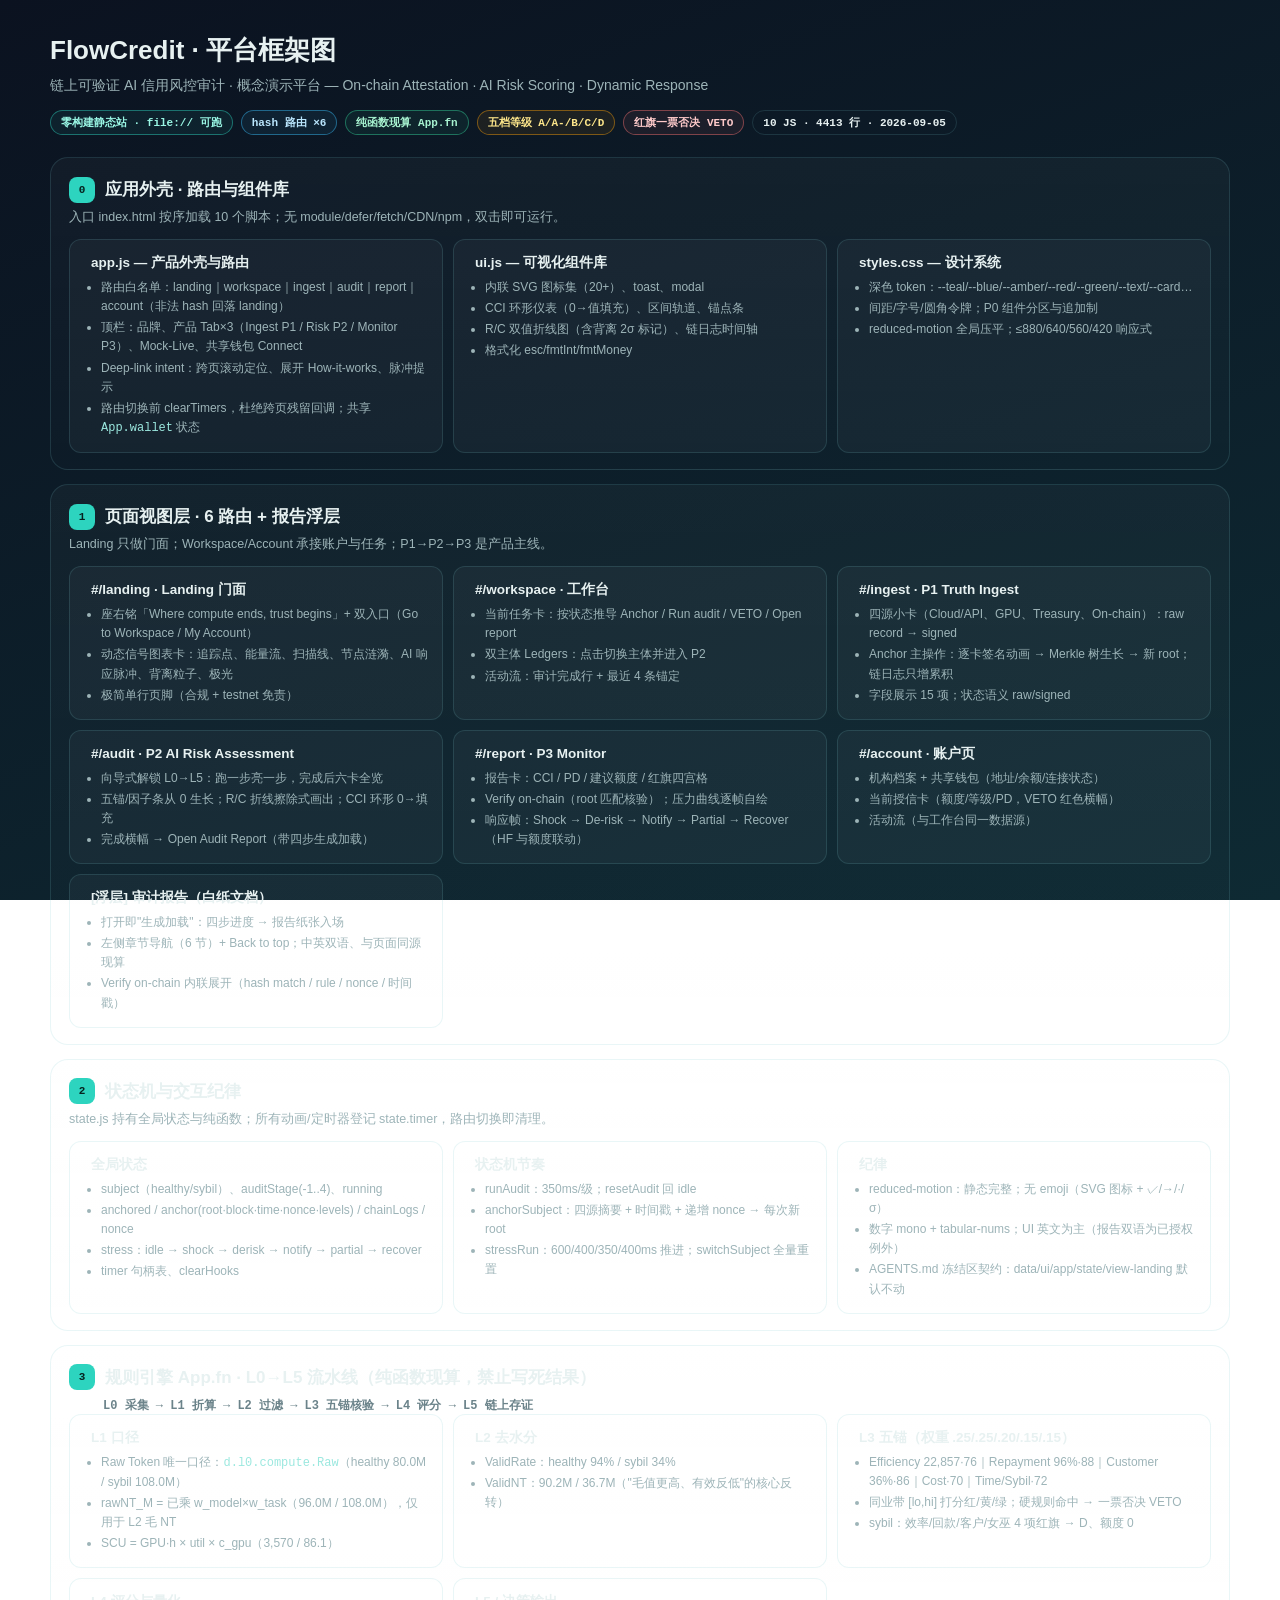
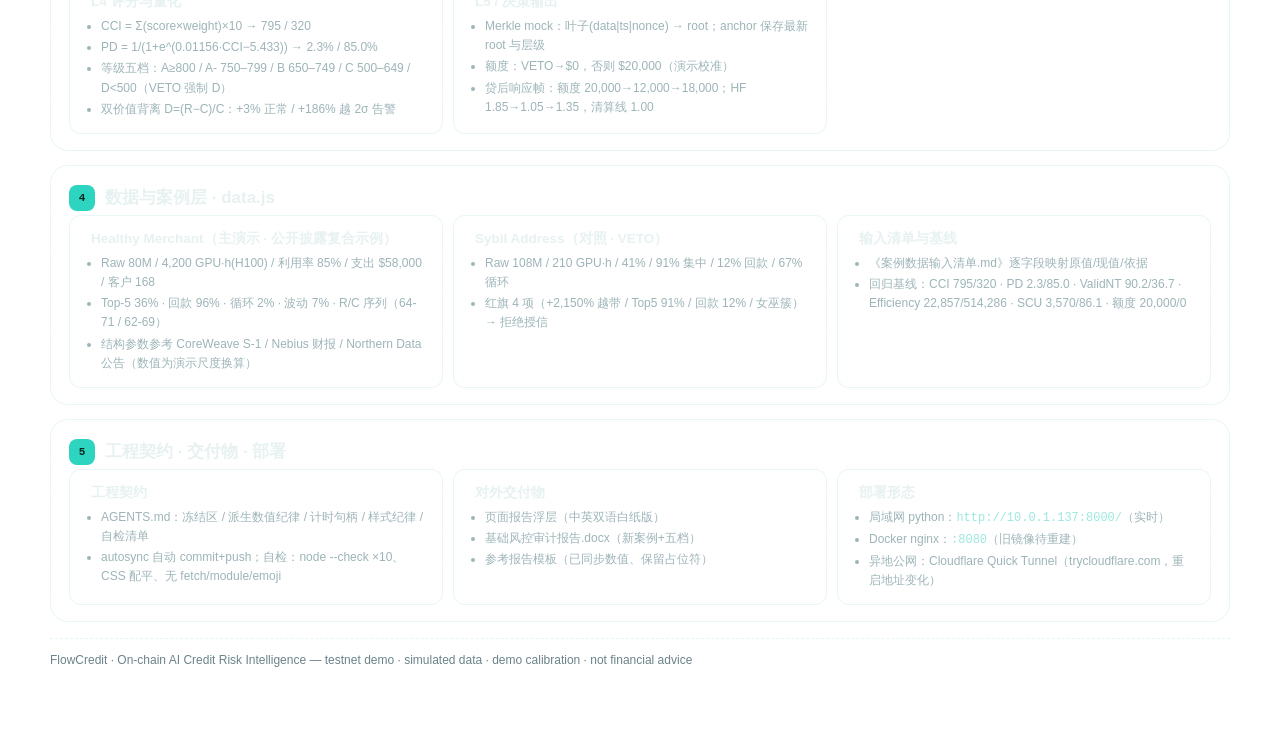
==== docs/FlowCredit-平台框架图.html @ 72188357 "[autosync] 2026-09-05 16:39:36 (3 files) "docs/FlowCredit-\345\271\263\345\217\260\346\241\206\346\2" ====
<!DOCTYPE html>
<html lang="zh-CN">
<head>
<meta charset="utf-8">
<meta name="viewport" content="width=device-width,initial-scale=1">
<title>FlowCredit · 平台框架图</title>
<style>
  :root{--bg:#0B1220;--card:rgba(255,255,255,.035);--line:rgba(120,200,205,.16);
    --teal:#2DD4BF;--blue:#38BDF8;--amber:#F59E0B;--red:#F87171;--green:#34D399;
    --text:#E7F1F1;--text2:#9DB4B8;--text3:#6b838a;--mono:ui-monospace,"SF Mono",Menlo,Consolas,monospace}
  *{box-sizing:border-box}
  body{margin:0;background:linear-gradient(160deg,#0B1220 0%,#0E2A33 100%) fixed;
    color:var(--text);font:14px/1.6 -apple-system,"PingFang SC","Microsoft YaHei",sans-serif;padding:26px 16px 60px}
  .wrap{max-width:1180px;margin:0 auto}
  h1{margin:4px 0 2px;font-size:26px}
  .sub{color:var(--text2);margin:0 0 14px}
  .meta{display:flex;flex-wrap:wrap;gap:8px;margin:10px 0 22px}
  .tag{font:600 11px var(--mono);padding:4px 10px;border-radius:999px;border:1px solid var(--line)}
  .tag.t{color:#99F6E4;border-color:rgba(45,212,191,.45);background:rgba(45,212,191,.07)}
  .tag.b{color:#BAE6FD;border-color:rgba(56,189,248,.45);background:rgba(56,189,248,.07)}
  .tag.a{color:#FDE68A;border-color:rgba(245,158,11,.45);background:rgba(245,158,11,.07)}
  .tag.r{color:#FECACA;border-color:rgba(248,113,113,.45);background:rgba(248,113,113,.07)}
  .tag.g{color:#A7F3D0;border-color:rgba(52,211,153,.45);background:rgba(52,211,153,.07)}
  .layer{position:relative;border:1px solid var(--line);border-radius:18px;
    background:linear-gradient(180deg,rgba(255,255,255,.03),rgba(255,255,255,.008));
    padding:18px 18px 16px;margin:0 0 14px}
  .layer h2{margin:0 0 4px;font-size:17px;display:flex;align-items:center;gap:10px;flex-wrap:wrap}
  .layer h2 .idx{font:700 11px var(--mono);color:#06231f;background:var(--teal);
    width:26px;height:26px;border-radius:8px;display:inline-flex;align-items:center;justify-content:center}
  .layer-desc{color:var(--text2);font-size:12.5px;margin:0 0 12px}
  .grid{display:grid;grid-template-columns:repeat(auto-fit,minmax(300px,1fr));gap:10px}
  .mod{background:var(--card);border:1px solid var(--line);border-radius:12px;padding:12px 14px}
  .mod .mt{font-weight:750;font-size:13.5px;display:flex;align-items:center;gap:7px;margin-bottom:4px}
  .mod .mt .d{width:8px;height:8px;border-radius:50%;flex:none}
  .mod ul{margin:4px 0 0;padding-left:17px;color:var(--text2);font-size:12px}
  .mod li{margin:2px 0}
  .mono{font-family:var(--mono);color:#9BE8DF}
  .num{font-variant-numeric:tabular-nums}
  .flow{display:flex;align-items:center;gap:8px;flex-wrap:wrap;font:700 12px var(--mono);color:var(--text3);padding:2px 0 0 34px}
  .flow b{color:var(--teal)}
  .warn{font-size:11px;color:var(--text3)}
  .foot{margin-top:16px;color:var(--text3);font-size:12px;border-top:1px dashed var(--line);padding-top:12px}
  .d-teal{background:var(--teal)} .d-blue{background:var(--blue)} .d-amber{background:var(--amber)}
  .d-red{background:var(--red)} .d-green{background:var(--green)} .d-gray{background:#64748B}
</style>
</head>
<body><div class="wrap">
  <h1>FlowCredit · 平台框架图</h1>
  <p class="sub">链上可验证 AI 信用风控审计 · 概念演示平台 — On-chain Attestation · AI Risk Scoring · Dynamic Response</p>
  <div class="meta">
    <span class="tag t">零构建静态站 · file:// 可跑</span>
    <span class="tag b">hash 路由 ×6</span>
    <span class="tag g">纯函数现算 App.fn</span>
    <span class="tag a">五档等级 A/A-/B/C/D</span>
    <span class="tag r">红旗一票否决 VETO</span>
    <span class="tag">10 JS · 4413 行 · 2026-09-05</span>
  </div>

  <section class="layer">
    <h2><span class="idx">0</span>应用外壳 · 路由与组件库</h2>
    <p class="layer-desc">入口 index.html 按序加载 10 个脚本；无 module/defer/fetch/CDN/npm，双击即可运行。</p>
    <div class="grid">
      <div class="mod"><div class="mt"><i class="d-teal"></i>app.js — 产品外壳与路由</div>
        <ul><li>路由白名单：landing｜workspace｜ingest｜audit｜report｜account（非法 hash 回落 landing）</li>
        <li>顶栏：品牌、产品 Tab×3（Ingest P1 / Risk P2 / Monitor P3）、Mock-Live、共享钱包 Connect</li>
        <li>Deep-link intent：跨页滚动定位、展开 How-it-works、脉冲提示</li>
        <li>路由切换前 clearTimers，杜绝跨页残留回调；共享 <span class="mono">App.wallet</span> 状态</li></ul></div>
      <div class="mod"><div class="mt"><i class="d-blue"></i>ui.js — 可视化组件库</div>
        <ul><li>内联 SVG 图标集（20+）、toast、modal</li><li>CCI 环形仪表（0→值填充）、区间轨道、锚点条</li>
        <li>R/C 双值折线图（含背离 2σ 标记）、链日志时间轴</li><li>格式化 esc/fmtInt/fmtMoney</li></ul></div>
      <div class="mod"><div class="mt"><i class="d-amber"></i>styles.css — 设计系统</div>
        <ul><li>深色 token：--teal/--blue/--amber/--red/--green/--text/--card…</li>
        <li>间距/字号/圆角令牌；P0 组件分区与追加制</li><li>reduced-motion 全局压平；≤880/640/560/420 响应式</li></ul></div>
    </div>
  </section>

  <section class="layer">
    <h2><span class="idx">1</span>页面视图层 · 6 路由 + 报告浮层</h2>
    <p class="layer-desc">Landing 只做门面；Workspace/Account 承接账户与任务；P1→P2→P3 是产品主线。</p>
    <div class="grid">
      <div class="mod"><div class="mt"><i class="d-gray"></i>#/landing · Landing 门面</div>
        <ul><li>座右铭「Where compute ends, trust begins」+ 双入口（Go to Workspace / My Account）</li>
        <li>动态信号图表卡：追踪点、能量流、扫描线、节点涟漪、AI 响应脉冲、背离粒子、极光</li>
        <li>极简单行页脚（合规 + testnet 免责）</li></ul></div>
      <div class="mod"><div class="mt"><i class="d-blue"></i>#/workspace · 工作台</div>
        <ul><li>当前任务卡：按状态推导 Anchor / Run audit / VETO / Open report</li>
        <li>双主体 Ledgers：点击切换主体并进入 P2</li><li>活动流：审计完成行 + 最近 4 条锚定</li></ul></div>
      <div class="mod"><div class="mt"><i class="d-green"></i>#/ingest · P1 Truth Ingest</div>
        <ul><li>四源小卡（Cloud/API、GPU、Treasury、On-chain）：raw record → signed</li>
        <li>Anchor 主操作：逐卡签名动画 → Merkle 树生长 → 新 root；链日志只增累积</li>
        <li>字段展示 15 项；状态语义 raw/signed</li></ul></div>
      <div class="mod"><div class="mt"><i class="d-amber"></i>#/audit · P2 AI Risk Assessment</div>
        <ul><li>向导式解锁 L0→L5：跑一步亮一步，完成后六卡全览</li>
        <li>五锚/因子条从 0 生长；R/C 折线擦除式画出；CCI 环形 0→填充</li>
        <li>完成横幅 → Open Audit Report（带四步生成加载）</li></ul></div>
      <div class="mod"><div class="mt"><i class="d-red"></i>#/report · P3 Monitor</div>
        <ul><li>报告卡：CCI / PD / 建议额度 / 红旗四宫格</li>
        <li>Verify on-chain（root 匹配核验）；压力曲线逐帧自绘</li>
        <li>响应帧：Shock → De-risk → Notify → Partial → Recover（HF 与额度联动）</li></ul></div>
      <div class="mod"><div class="mt"><i class="d-teal"></i>#/account · 账户页</div>
        <ul><li>机构档案 + 共享钱包（地址/余额/连接状态）</li>
        <li>当前授信卡（额度/等级/PD，VETO 红色横幅）</li><li>活动流（与工作台同一数据源）</li></ul></div>
      <div class="mod"><div class="mt"><i class="d-green"></i>[浮层] 审计报告（白纸文档）</div>
        <ul><li>打开即"生成加载"：四步进度 → 报告纸张入场</li>
        <li>左侧章节导航（6 节）+ Back to top；中英双语、与页面同源现算</li>
        <li>Verify on-chain 内联展开（hash match / rule / nonce / 时间戳）</li></ul></div>
    </div>
  </section>

  <section class="layer">
    <h2><span class="idx">2</span>状态机与交互纪律</h2>
    <p class="layer-desc">state.js 持有全局状态与纯函数；所有动画/定时器登记 state.timer，路由切换即清理。</p>
    <div class="grid">
      <div class="mod"><div class="mt"><i class="d-blue"></i>全局状态</div>
        <ul><li>subject（healthy/sybil）、auditStage(-1..4)、running</li>
        <li>anchored / anchor(root·block·time·nonce·levels) / chainLogs / nonce</li>
        <li>stress：idle → shock → derisk → notify → partial → recover</li><li>timer 句柄表、clearHooks</li></ul></div>
      <div class="mod"><div class="mt"><i class="d-amber"></i>状态机节奏</div>
        <ul><li>runAudit：350ms/级；resetAudit 回 idle</li>
        <li>anchorSubject：四源摘要 + 时间戳 + 递增 nonce → 每次新 root</li>
        <li>stressRun：600/400/350/400ms 推进；switchSubject 全量重置</li></ul></div>
      <div class="mod"><div class="mt"><i class="d-red"></i>纪律</div>
        <ul><li>reduced-motion：静态完整；无 emoji（SVG 图标 + ✓/→/·/σ）</li>
        <li>数字 mono + tabular-nums；UI 英文为主（报告双语为已授权例外）</li>
        <li>AGENTS.md 冻结区契约：data/ui/app/state/view-landing 默认不动</li></ul></div>
    </div>
  </section>

  <section class="layer">
    <h2><span class="idx">3</span>规则引擎 App.fn · L0→L5 流水线（纯函数现算，禁止写死结果）</h2>
    <div class="flow">L0 采集 → L1 折算 → L2 过滤 → L3 五锚核验 → L4 评分 → L5 链上存证</div>
    <div class="grid">
      <div class="mod"><div class="mt"><i class="d-teal"></i>L1 口径</div>
        <ul><li>Raw Token 唯一口径：<span class="mono num">d.l0.compute.Raw</span>（healthy 80.0M / sybil 108.0M）</li>
        <li>rawNT_M = 已乘 w_model×w_task（96.0M / 108.0M），仅用于 L2 毛 NT</li>
        <li>SCU = GPU·h × util × c_gpu（3,570 / 86.1）</li></ul></div>
      <div class="mod"><div class="mt"><i class="d-green"></i>L2 去水分</div>
        <ul><li>ValidRate：healthy 94% / sybil 34%</li>
        <li>ValidNT：90.2M / 36.7M（"毛值更高、有效反低"的核心反转）</li></ul></div>
      <div class="mod"><div class="mt"><i class="d-amber"></i>L3 五锚（权重 .25/.25/.20/.15/.15）</div>
        <ul><li>Efficiency 22,857·76｜Repayment 96%·88｜Customer 36%·86｜Cost·70｜Time/Sybil·72</li>
        <li>同业带 [lo,hi] 打分红/黄/绿；硬规则命中 → 一票否决 VETO</li>
        <li>sybil：效率/回款/客户/女巫 4 项红旗 → D、额度 0</li></ul></div>
      <div class="mod"><div class="mt"><i class="d-red"></i>L4 评分与量化</div>
        <ul><li>CCI = Σ(score×weight)×10 → <span class="num">795 / 320</span></li>
        <li>PD = 1/(1+e^(0.01156·CCI−5.433)) → <span class="num">2.3% / 85.0%</span></li>
        <li>等级五档：A≥800 / A- 750–799 / B 650–749 / C 500–649 / D&lt;500（VETO 强制 D）</li>
        <li>双价值背离 D=(R−C)/C：+3% 正常 / +186% 越 2σ 告警</li></ul></div>
      <div class="mod"><div class="mt"><i class="d-blue"></i>L5 / 决策输出</div>
        <ul><li>Merkle mock：叶子(data|ts|nonce) → root；anchor 保存最新 root 与层级</li>
        <li>额度：VETO→$0，否则 $20,000（演示校准）</li>
        <li>贷后响应帧：额度 20,000→12,000→18,000；HF 1.85→1.05→1.35，清算线 1.00</li></ul></div>
    </div>
  </section>

  <section class="layer">
    <h2><span class="idx">4</span>数据与案例层 · data.js</h2>
    <div class="grid">
      <div class="mod"><div class="mt"><i class="d-green"></i>Healthy Merchant（主演示 · 公开披露复合示例）</div>
        <ul><li>Raw 80M / 4,200 GPU·h(H100) / 利用率 85% / 支出 $58,000 / 客户 168</li>
        <li>Top-5 36% · 回款 96% · 循环 2% · 波动 7% · R/C 序列（64-71 / 62-69）</li>
        <li>结构参数参考 CoreWeave S-1 / Nebius 财报 / Northern Data 公告（数值为演示尺度换算）</li></ul></div>
      <div class="mod"><div class="mt"><i class="d-red"></i>Sybil Address（对照 · VETO）</div>
        <ul><li>Raw 108M / 210 GPU·h / 41% / 91% 集中 / 12% 回款 / 67% 循环</li>
        <li>红旗 4 项（+2,150% 越带 / Top5 91% / 回款 12% / 女巫簇）→ 拒绝授信</li></ul></div>
      <div class="mod"><div class="mt"><i class="d-amber"></i>输入清单与基线</div>
        <ul><li>《案例数据输入清单.md》逐字段映射原值/现值/依据</li>
        <li>回归基线：CCI 795/320 · PD 2.3/85.0 · ValidNT 90.2/36.7 · Efficiency 22,857/514,286 · SCU 3,570/86.1 · 额度 20,000/0</li></ul></div>
    </div>
  </section>

  <section class="layer">
    <h2><span class="idx">5</span>工程契约 · 交付物 · 部署</h2>
    <div class="grid">
      <div class="mod"><div class="mt"><i class="d-gray"></i>工程契约</div>
        <ul><li>AGENTS.md：冻结区 / 派生数值纪律 / 计时句柄 / 样式纪律 / 自检清单</li>
        <li>autosync 自动 commit+push；自检：node --check ×10、CSS 配平、无 fetch/module/emoji</li></ul></div>
      <div class="mod"><div class="mt"><i class="d-blue"></i>对外交付物</div>
        <ul><li>页面报告浮层（中英双语白纸版）</li><li>基础风控审计报告.docx（新案例+五档）</li>
        <li>参考报告模板（已同步数值、保留占位符）</li></ul></div>
      <div class="mod"><div class="mt"><i class="d-teal"></i>部署形态</div>
        <ul><li>局域网 python：<span class="mono">http://10.0.1.137:8000/</span>（实时）</li>
        <li>Docker nginx：<span class="mono">:8080</span>（旧镜像待重建）</li>
        <li>异地公网：Cloudflare Quick Tunnel（trycloudflare.com，重启地址变化）</li></ul></div>
    </div>
  </section>

  <p class="foot">FlowCredit · On-chain AI Credit Risk Intelligence — testnet demo · simulated data · demo calibration · not financial advice</p>
</div></body>
</html>
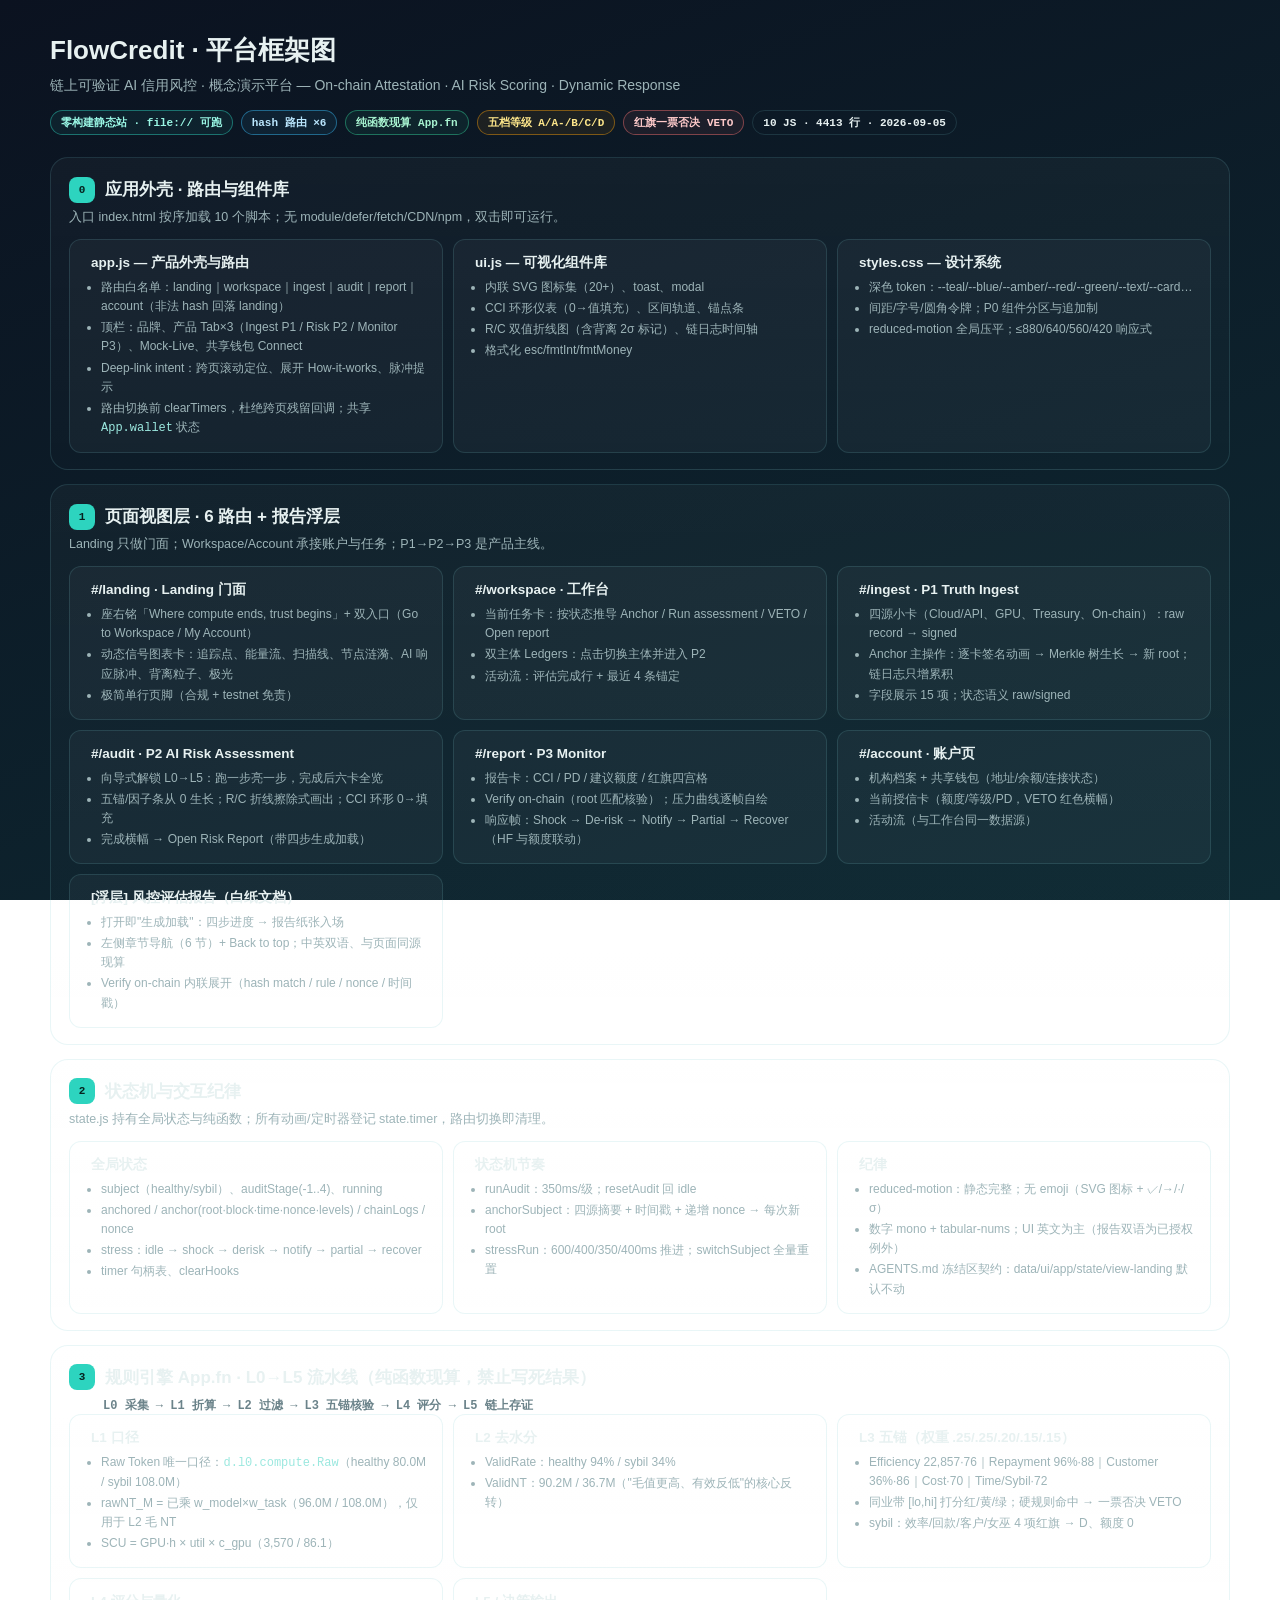
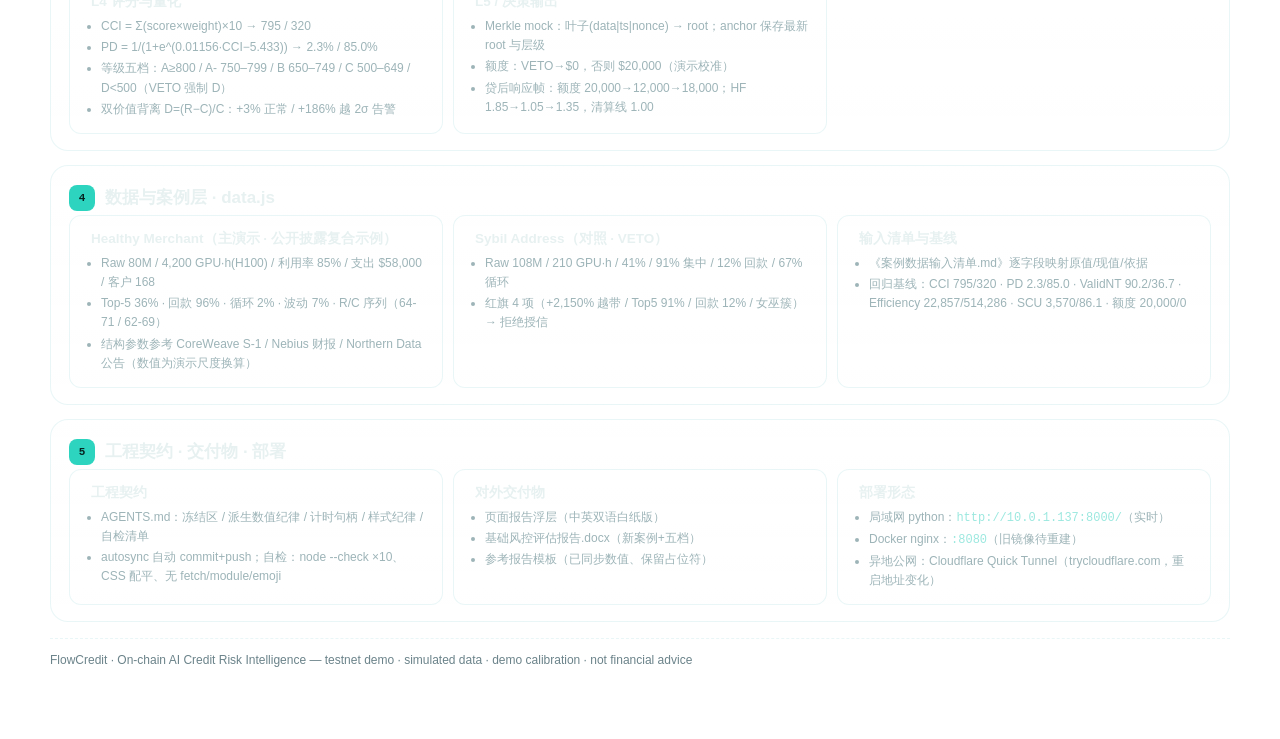
==== commit f0478532: "[autosync] 2026-09-05 21:44:28 (4 files) AGENTS.md README.md "docs/FlowCredit-\345\271\263\345\217\2" ====
--- a/docs/FlowCredit-平台框架图.html
+++ b/docs/FlowCredit-平台框架图.html
@@ -46,7 +46,7 @@
 </head>
 <body><div class="wrap">
   <h1>FlowCredit · 平台框架图</h1>
-  <p class="sub">链上可验证 AI 信用风控审计 · 概念演示平台 — On-chain Attestation · AI Risk Scoring · Dynamic Response</p>
+  <p class="sub">链上可验证 AI 信用风控 · 概念演示平台 — On-chain Attestation · AI Risk Scoring · Dynamic Response</p>
   <div class="meta">
     <span class="tag t">零构建静态站 · file:// 可跑</span>
     <span class="tag b">hash 路由 ×6</span>
@@ -83,8 +83,8 @@
         <li>动态信号图表卡：追踪点、能量流、扫描线、节点涟漪、AI 响应脉冲、背离粒子、极光</li>
         <li>极简单行页脚（合规 + testnet 免责）</li></ul></div>
       <div class="mod"><div class="mt"><i class="d-blue"></i>#/workspace · 工作台</div>
-        <ul><li>当前任务卡：按状态推导 Anchor / Run audit / VETO / Open report</li>
-        <li>双主体 Ledgers：点击切换主体并进入 P2</li><li>活动流：审计完成行 + 最近 4 条锚定</li></ul></div>
+        <ul><li>当前任务卡：按状态推导 Anchor / Run assessment / VETO / Open report</li>
+        <li>双主体 Ledgers：点击切换主体并进入 P2</li><li>活动流：评估完成行 + 最近 4 条锚定</li></ul></div>
       <div class="mod"><div class="mt"><i class="d-green"></i>#/ingest · P1 Truth Ingest</div>
         <ul><li>四源小卡（Cloud/API、GPU、Treasury、On-chain）：raw record → signed</li>
         <li>Anchor 主操作：逐卡签名动画 → Merkle 树生长 → 新 root；链日志只增累积</li>
@@ -92,7 +92,7 @@
       <div class="mod"><div class="mt"><i class="d-amber"></i>#/audit · P2 AI Risk Assessment</div>
         <ul><li>向导式解锁 L0→L5：跑一步亮一步，完成后六卡全览</li>
         <li>五锚/因子条从 0 生长；R/C 折线擦除式画出；CCI 环形 0→填充</li>
-        <li>完成横幅 → Open Audit Report（带四步生成加载）</li></ul></div>
+        <li>完成横幅 → Open Risk Report（带四步生成加载）</li></ul></div>
       <div class="mod"><div class="mt"><i class="d-red"></i>#/report · P3 Monitor</div>
         <ul><li>报告卡：CCI / PD / 建议额度 / 红旗四宫格</li>
         <li>Verify on-chain（root 匹配核验）；压力曲线逐帧自绘</li>
@@ -100,7 +100,7 @@
       <div class="mod"><div class="mt"><i class="d-teal"></i>#/account · 账户页</div>
         <ul><li>机构档案 + 共享钱包（地址/余额/连接状态）</li>
         <li>当前授信卡（额度/等级/PD，VETO 红色横幅）</li><li>活动流（与工作台同一数据源）</li></ul></div>
-      <div class="mod"><div class="mt"><i class="d-green"></i>[浮层] 审计报告（白纸文档）</div>
+      <div class="mod"><div class="mt"><i class="d-green"></i>[浮层] 风控评估报告（白纸文档）</div>
         <ul><li>打开即"生成加载"：四步进度 → 报告纸张入场</li>
         <li>左侧章节导航（6 节）+ Back to top；中英双语、与页面同源现算</li>
         <li>Verify on-chain 内联展开（hash match / rule / nonce / 时间戳）</li></ul></div>
@@ -176,7 +176,7 @@
         <ul><li>AGENTS.md：冻结区 / 派生数值纪律 / 计时句柄 / 样式纪律 / 自检清单</li>
         <li>autosync 自动 commit+push；自检：node --check ×10、CSS 配平、无 fetch/module/emoji</li></ul></div>
       <div class="mod"><div class="mt"><i class="d-blue"></i>对外交付物</div>
-        <ul><li>页面报告浮层（中英双语白纸版）</li><li>基础风控审计报告.docx（新案例+五档）</li>
+        <ul><li>页面报告浮层（中英双语白纸版）</li><li>基础风控评估报告.docx（新案例+五档）</li>
         <li>参考报告模板（已同步数值、保留占位符）</li></ul></div>
       <div class="mod"><div class="mt"><i class="d-teal"></i>部署形态</div>
         <ul><li>局域网 python：<span class="mono">http://10.0.1.137:8000/</span>（实时）</li>
